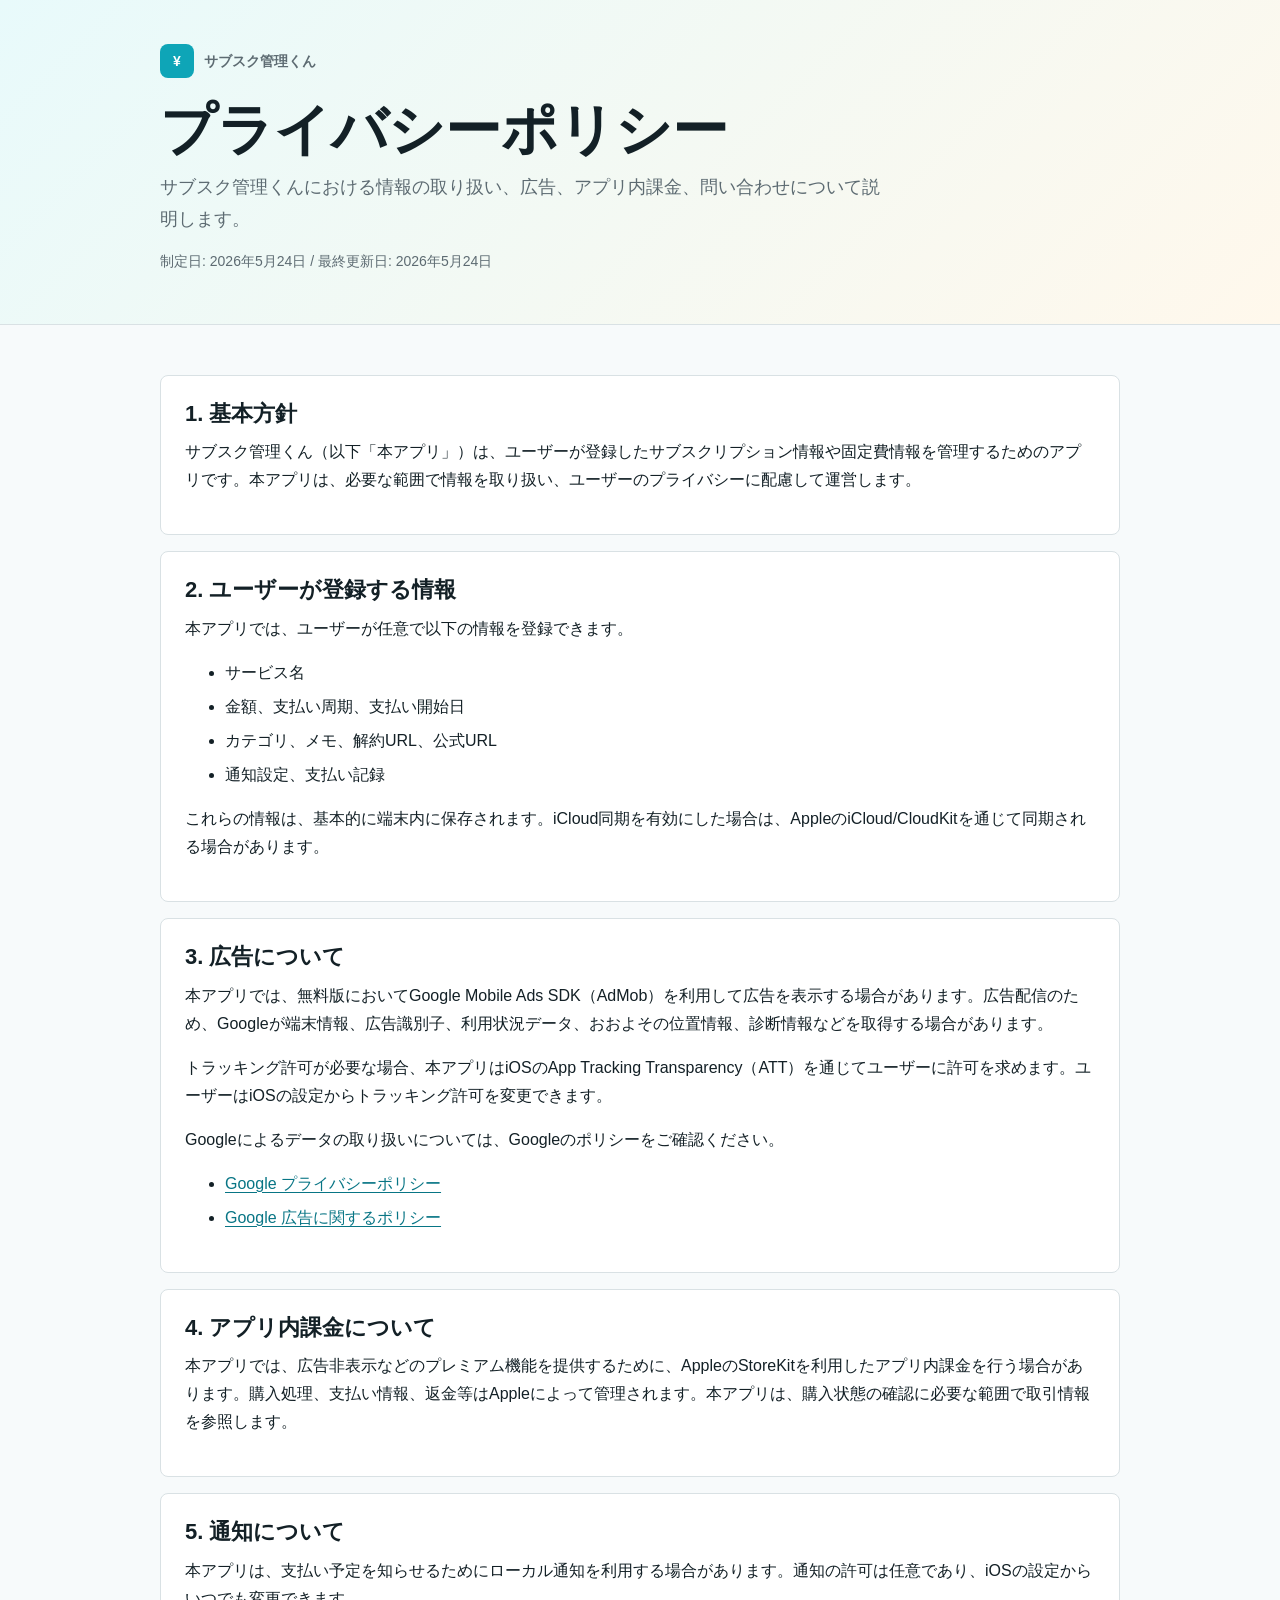
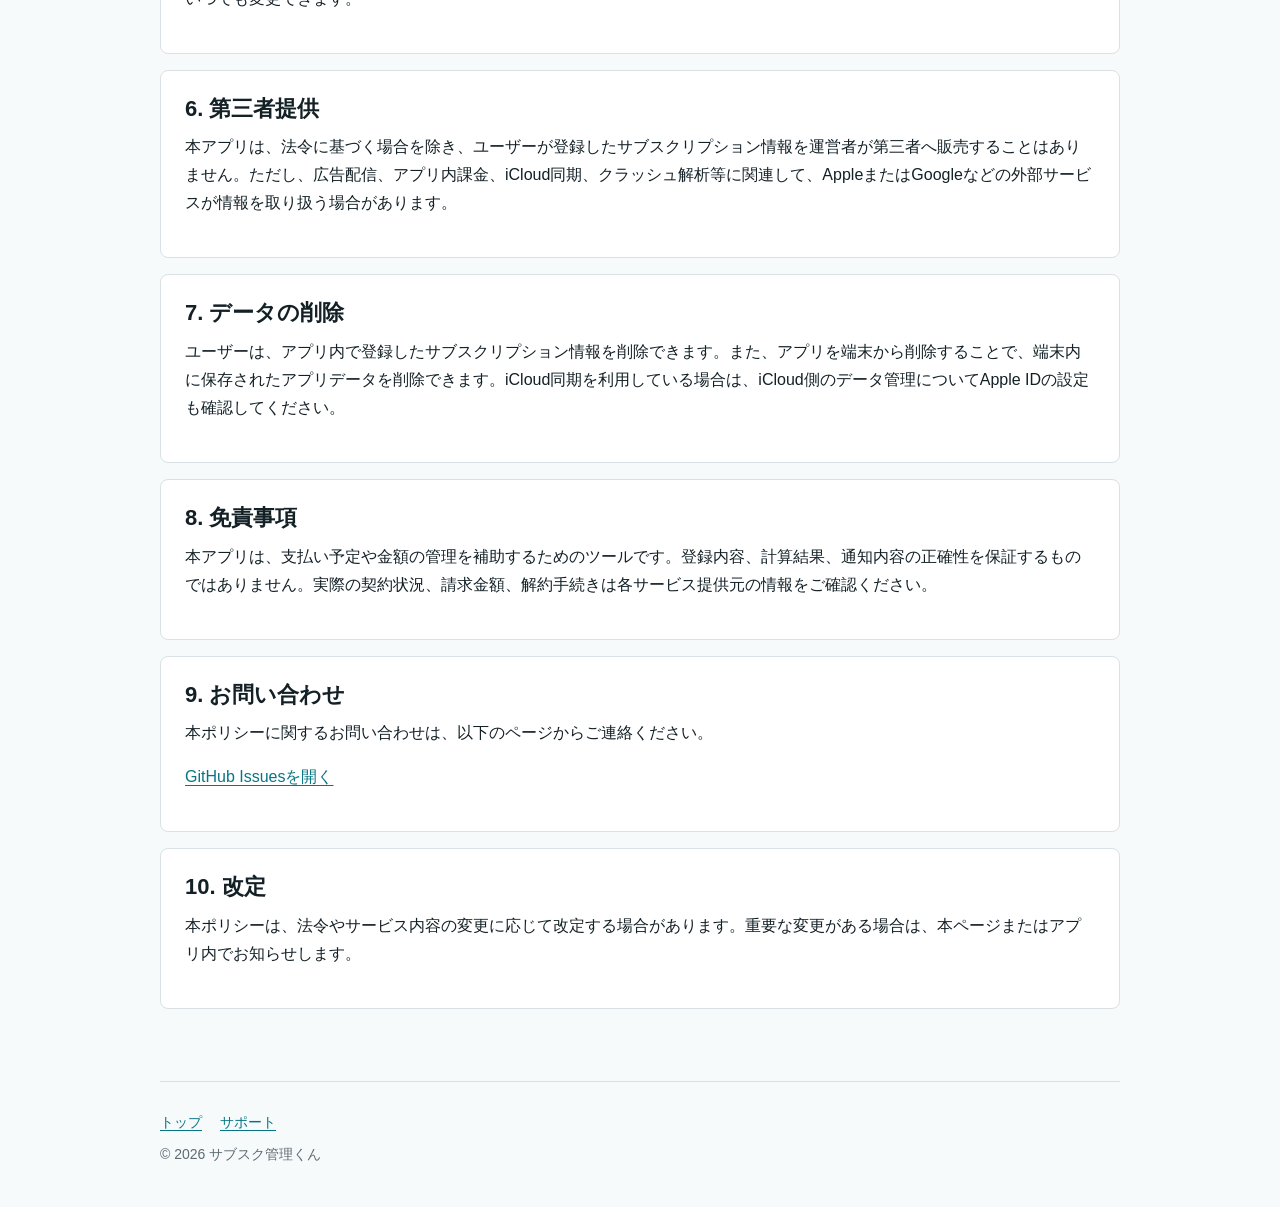
==== docs/privacy.html @ 5a2bcef3 "Add SubKun GitHub Pages policy site" ====
<!doctype html>
<html lang="ja">
<head>
  <meta charset="utf-8">
  <meta name="viewport" content="width=device-width, initial-scale=1">
  <title>プライバシーポリシー | サブスク管理くん</title>
  <meta name="description" content="サブスク管理くんのプライバシーポリシーです。">
  <link rel="stylesheet" href="assets/subkun-site.css">
</head>
<body>
  <header class="site-header">
    <div class="header-inner">
      <div class="brand"><span class="brand-mark">¥</span>サブスク管理くん</div>
      <h1>プライバシーポリシー</h1>
      <p class="lead">サブスク管理くんにおける情報の取り扱い、広告、アプリ内課金、問い合わせについて説明します。</p>
      <p class="meta">制定日: 2026年5月24日 / 最終更新日: 2026年5月24日</p>
    </div>
  </header>

  <main class="content">
    <section class="doc-section">
      <h2>1. 基本方針</h2>
      <p>サブスク管理くん（以下「本アプリ」）は、ユーザーが登録したサブスクリプション情報や固定費情報を管理するためのアプリです。本アプリは、必要な範囲で情報を取り扱い、ユーザーのプライバシーに配慮して運営します。</p>
    </section>

    <section class="doc-section">
      <h2>2. ユーザーが登録する情報</h2>
      <p>本アプリでは、ユーザーが任意で以下の情報を登録できます。</p>
      <ul>
        <li>サービス名</li>
        <li>金額、支払い周期、支払い開始日</li>
        <li>カテゴリ、メモ、解約URL、公式URL</li>
        <li>通知設定、支払い記録</li>
      </ul>
      <p>これらの情報は、基本的に端末内に保存されます。iCloud同期を有効にした場合は、AppleのiCloud/CloudKitを通じて同期される場合があります。</p>
    </section>

    <section class="doc-section">
      <h2>3. 広告について</h2>
      <p>本アプリでは、無料版においてGoogle Mobile Ads SDK（AdMob）を利用して広告を表示する場合があります。広告配信のため、Googleが端末情報、広告識別子、利用状況データ、おおよその位置情報、診断情報などを取得する場合があります。</p>
      <p>トラッキング許可が必要な場合、本アプリはiOSのApp Tracking Transparency（ATT）を通じてユーザーに許可を求めます。ユーザーはiOSの設定からトラッキング許可を変更できます。</p>
      <p>Googleによるデータの取り扱いについては、Googleのポリシーをご確認ください。</p>
      <ul>
        <li><a href="https://policies.google.com/privacy?hl=ja">Google プライバシーポリシー</a></li>
        <li><a href="https://policies.google.com/technologies/ads?hl=ja">Google 広告に関するポリシー</a></li>
      </ul>
    </section>

    <section class="doc-section">
      <h2>4. アプリ内課金について</h2>
      <p>本アプリでは、広告非表示などのプレミアム機能を提供するために、AppleのStoreKitを利用したアプリ内課金を行う場合があります。購入処理、支払い情報、返金等はAppleによって管理されます。本アプリは、購入状態の確認に必要な範囲で取引情報を参照します。</p>
    </section>

    <section class="doc-section">
      <h2>5. 通知について</h2>
      <p>本アプリは、支払い予定を知らせるためにローカル通知を利用する場合があります。通知の許可は任意であり、iOSの設定からいつでも変更できます。</p>
    </section>

    <section class="doc-section">
      <h2>6. 第三者提供</h2>
      <p>本アプリは、法令に基づく場合を除き、ユーザーが登録したサブスクリプション情報を運営者が第三者へ販売することはありません。ただし、広告配信、アプリ内課金、iCloud同期、クラッシュ解析等に関連して、AppleまたはGoogleなどの外部サービスが情報を取り扱う場合があります。</p>
    </section>

    <section class="doc-section">
      <h2>7. データの削除</h2>
      <p>ユーザーは、アプリ内で登録したサブスクリプション情報を削除できます。また、アプリを端末から削除することで、端末内に保存されたアプリデータを削除できます。iCloud同期を利用している場合は、iCloud側のデータ管理についてApple IDの設定も確認してください。</p>
    </section>

    <section class="doc-section">
      <h2>8. 免責事項</h2>
      <p>本アプリは、支払い予定や金額の管理を補助するためのツールです。登録内容、計算結果、通知内容の正確性を保証するものではありません。実際の契約状況、請求金額、解約手続きは各サービス提供元の情報をご確認ください。</p>
    </section>

    <section class="doc-section">
      <h2>9. お問い合わせ</h2>
      <p>本ポリシーに関するお問い合わせは、以下のページからご連絡ください。</p>
      <p><a href="https://github.com/unnnya5-hue/SubscribeManagement/issues">GitHub Issuesを開く</a></p>
    </section>

    <section class="doc-section">
      <h2>10. 改定</h2>
      <p>本ポリシーは、法令やサービス内容の変更に応じて改定する場合があります。重要な変更がある場合は、本ページまたはアプリ内でお知らせします。</p>
    </section>
  </main>

  <footer class="site-footer">
    <div class="footer-links">
      <a href="index.html">トップ</a>
      <a href="support.html">サポート</a>
    </div>
    <div>© 2026 サブスク管理くん</div>
  </footer>
</body>
</html>
---- docs/assets/subkun-site.css ----
:root {
  color-scheme: light;
  --ink: #132026;
  --muted: #5d6b72;
  --line: #d9e1e4;
  --paper: #ffffff;
  --soft: #eef7f8;
  --accent: #0ea5b7;
  --accent-dark: #087585;
  --warm: #fff7e8;
}

* {
  box-sizing: border-box;
}

body {
  margin: 0;
  background: #f7fafb;
  color: var(--ink);
  font-family: -apple-system, BlinkMacSystemFont, "Hiragino Sans", "Noto Sans JP", "Segoe UI", sans-serif;
  line-height: 1.75;
}

a {
  color: var(--accent-dark);
  text-decoration-thickness: 0.08em;
  text-underline-offset: 0.2em;
}

.site-header {
  background: linear-gradient(135deg, #e8fafb 0%, #fff8ec 100%);
  border-bottom: 1px solid var(--line);
}

.header-inner,
.content,
.site-footer {
  width: min(960px, calc(100% - 32px));
  margin: 0 auto;
}

.header-inner {
  padding: 44px 0 36px;
}

.brand {
  display: inline-flex;
  align-items: center;
  gap: 10px;
  color: var(--muted);
  font-size: 14px;
  font-weight: 700;
}

.brand-mark {
  display: grid;
  width: 34px;
  height: 34px;
  place-items: center;
  border-radius: 8px;
  background: var(--accent);
  color: #fff;
}

h1 {
  max-width: 760px;
  margin: 20px 0 10px;
  font-size: clamp(32px, 6vw, 56px);
  line-height: 1.15;
  letter-spacing: 0;
}

.lead {
  max-width: 720px;
  margin: 0;
  color: var(--muted);
  font-size: 18px;
}

.content {
  padding: 34px 0 56px;
}

.card-grid {
  display: grid;
  grid-template-columns: repeat(auto-fit, minmax(240px, 1fr));
  gap: 16px;
}

.card,
.doc-section {
  background: var(--paper);
  border: 1px solid var(--line);
  border-radius: 8px;
}

.card {
  display: block;
  padding: 22px;
  color: inherit;
  text-decoration: none;
}

.card:hover {
  border-color: var(--accent);
}

.card h2,
.doc-section h2 {
  margin: 0 0 10px;
  font-size: 22px;
  line-height: 1.3;
}

.card p {
  margin: 0;
  color: var(--muted);
}

.doc-section {
  margin: 16px 0;
  padding: 24px;
}

.doc-section h3 {
  margin: 20px 0 8px;
  font-size: 17px;
}

.doc-section p,
.doc-section ul,
.doc-section ol {
  margin-top: 0;
}

.doc-section li + li {
  margin-top: 6px;
}

.notice {
  padding: 16px 18px;
  border: 1px solid #f2d49b;
  border-radius: 8px;
  background: var(--warm);
  color: #5f4313;
}

.meta {
  color: var(--muted);
  font-size: 14px;
}

.site-footer {
  padding: 28px 0 40px;
  border-top: 1px solid var(--line);
  color: var(--muted);
  font-size: 14px;
}

.footer-links {
  display: flex;
  flex-wrap: wrap;
  gap: 12px 18px;
  margin-bottom: 8px;
}

@media (max-width: 640px) {
  .header-inner {
    padding: 32px 0 28px;
  }

  .content {
    padding-top: 24px;
  }

  .doc-section {
    padding: 20px;
  }
}
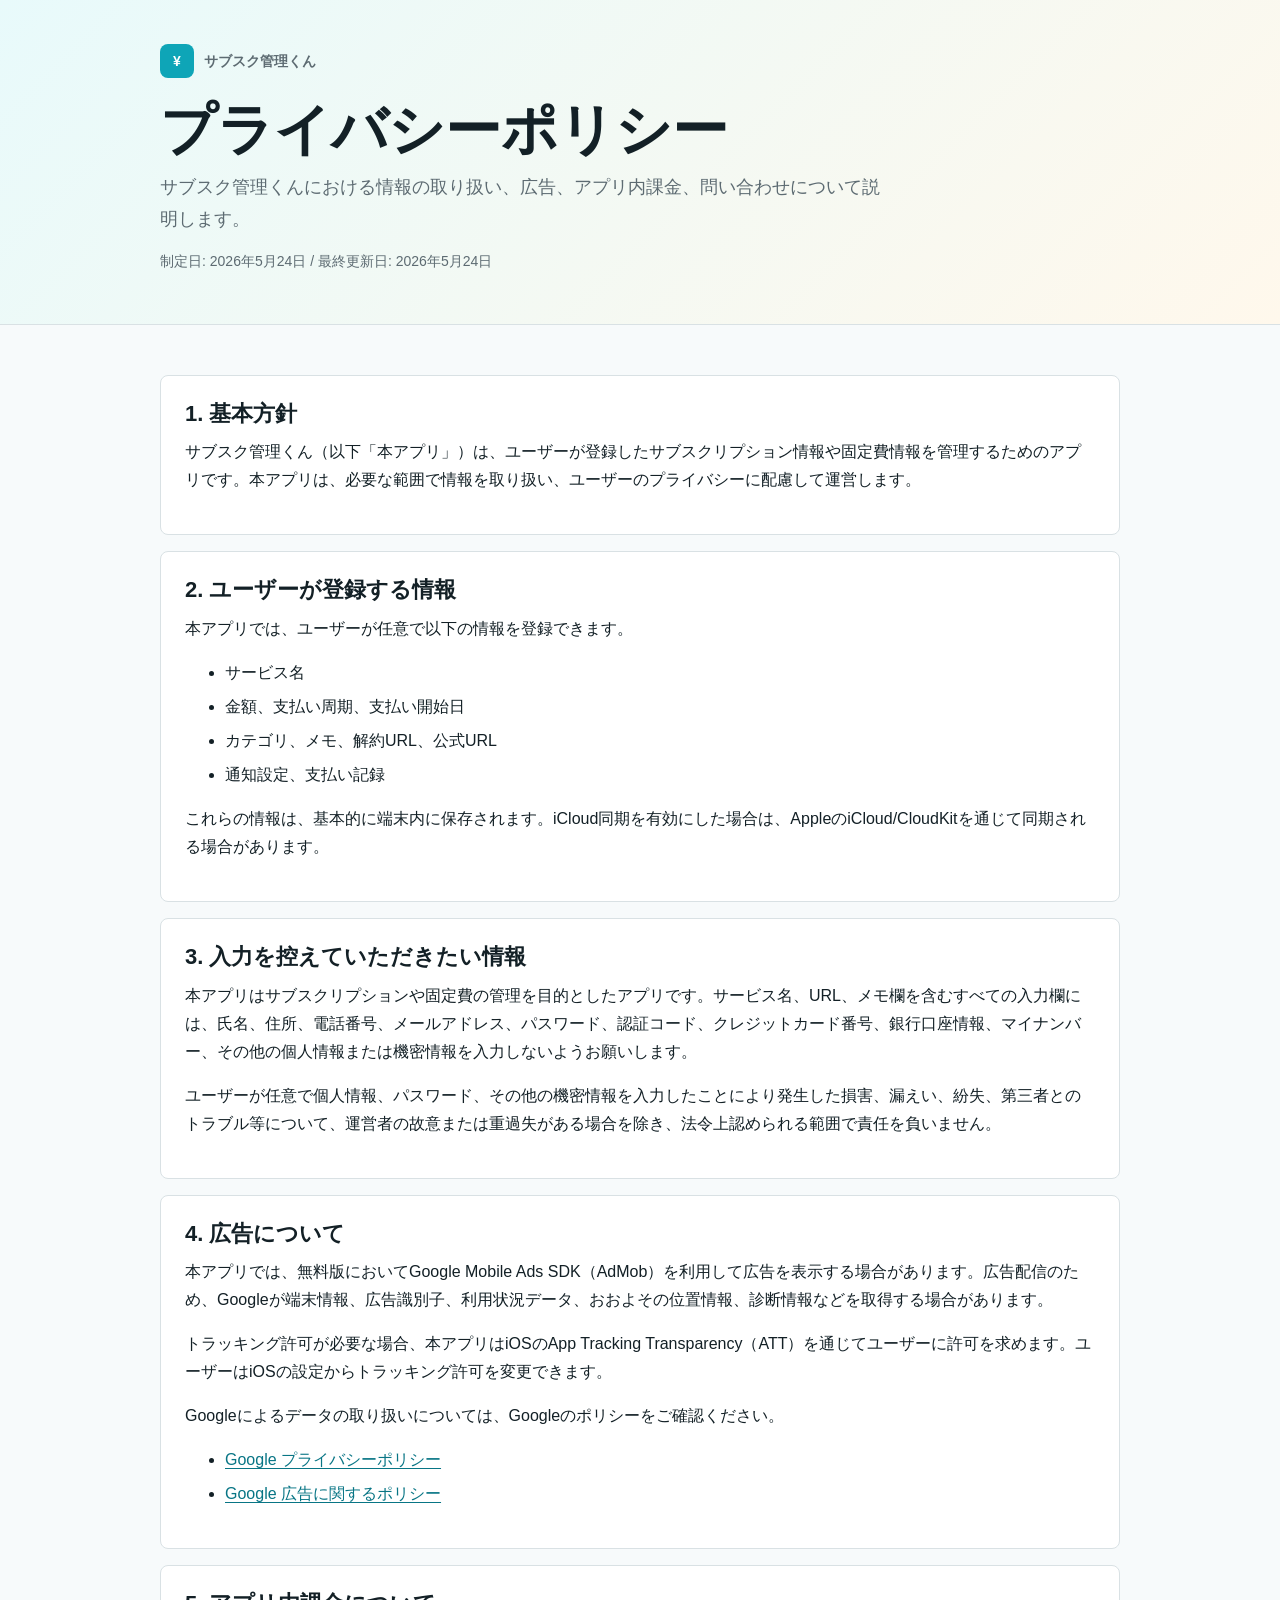
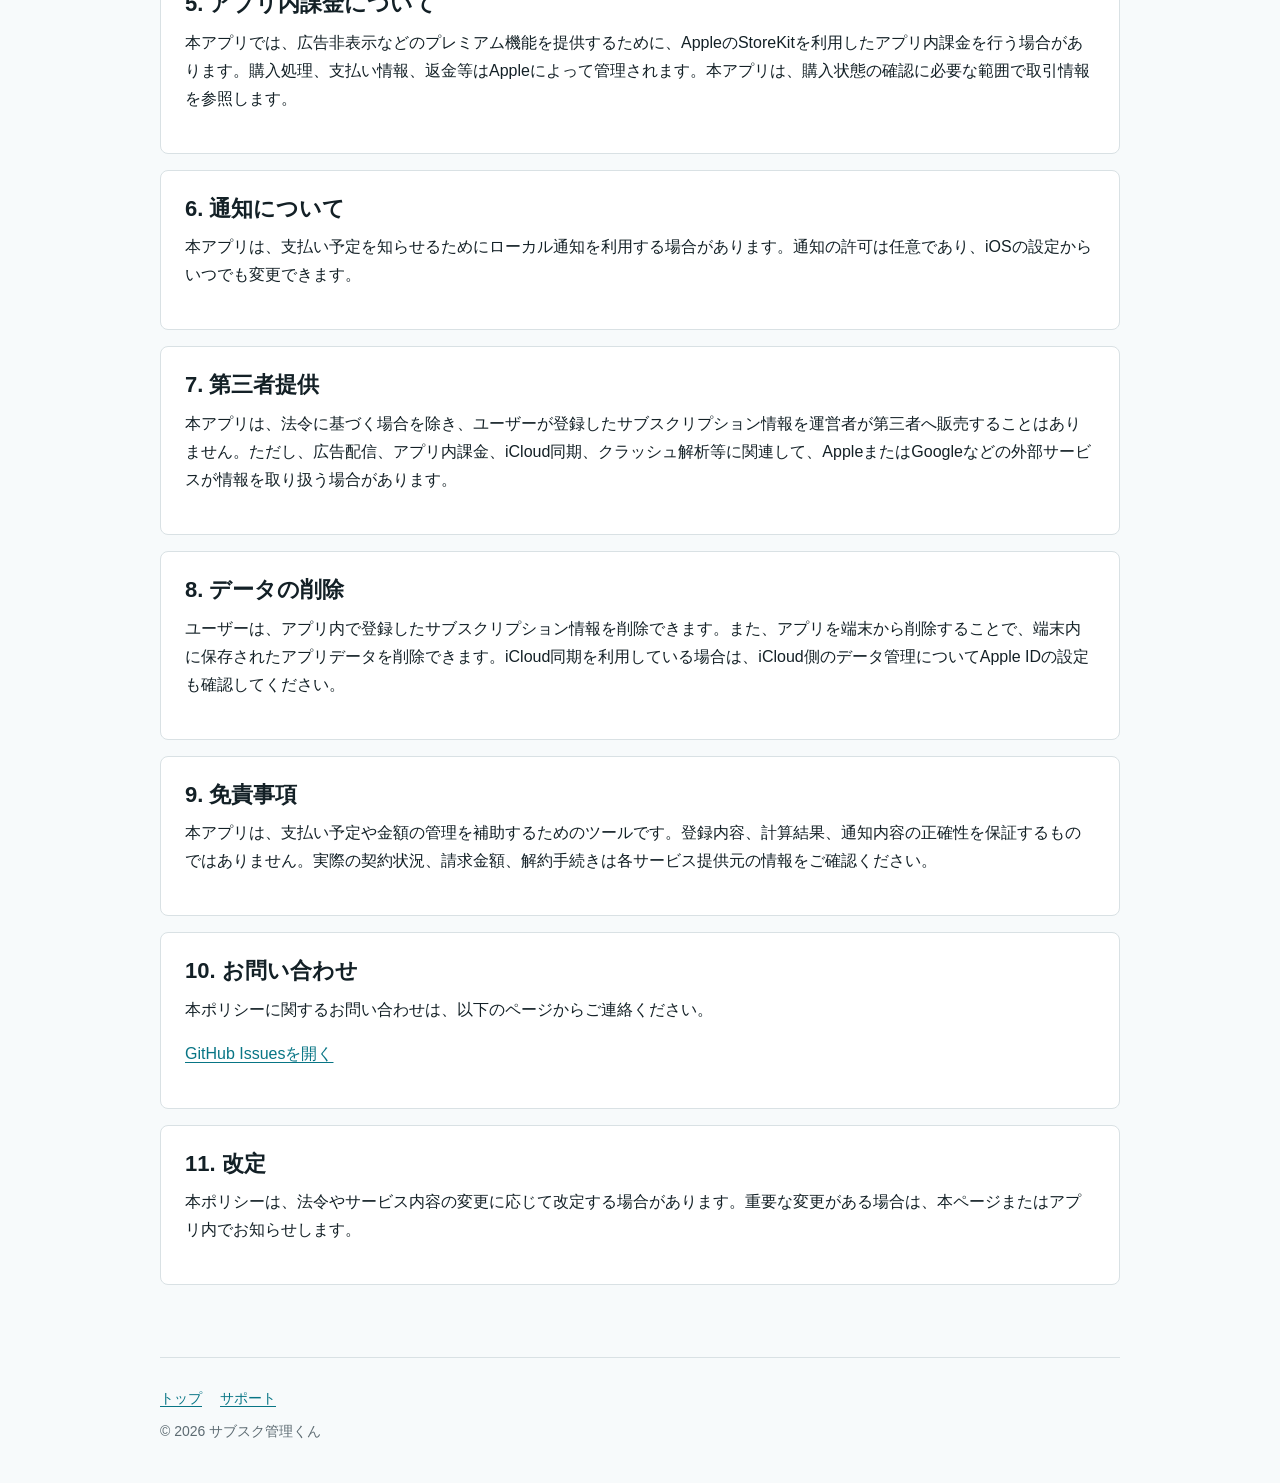
==== commit 3bb1f982: "Update privacy policy for sensitive inputs" ====
--- a/docs/privacy.html
+++ b/docs/privacy.html
@@ -36,7 +36,13 @@
     </section>
 
     <section class="doc-section">
-      <h2>3. 広告について</h2>
+      <h2>3. 入力を控えていただきたい情報</h2>
+      <p>本アプリはサブスクリプションや固定費の管理を目的としたアプリです。サービス名、URL、メモ欄を含むすべての入力欄には、氏名、住所、電話番号、メールアドレス、パスワード、認証コード、クレジットカード番号、銀行口座情報、マイナンバー、その他の個人情報または機密情報を入力しないようお願いします。</p>
+      <p>ユーザーが任意で個人情報、パスワード、その他の機密情報を入力したことにより発生した損害、漏えい、紛失、第三者とのトラブル等について、運営者の故意または重過失がある場合を除き、法令上認められる範囲で責任を負いません。</p>
+    </section>
+
+    <section class="doc-section">
+      <h2>4. 広告について</h2>
       <p>本アプリでは、無料版においてGoogle Mobile Ads SDK（AdMob）を利用して広告を表示する場合があります。広告配信のため、Googleが端末情報、広告識別子、利用状況データ、おおよその位置情報、診断情報などを取得する場合があります。</p>
       <p>トラッキング許可が必要な場合、本アプリはiOSのApp Tracking Transparency（ATT）を通じてユーザーに許可を求めます。ユーザーはiOSの設定からトラッキング許可を変更できます。</p>
       <p>Googleによるデータの取り扱いについては、Googleのポリシーをご確認ください。</p>
@@ -47,38 +53,38 @@
     </section>
 
     <section class="doc-section">
-      <h2>4. アプリ内課金について</h2>
+      <h2>5. アプリ内課金について</h2>
       <p>本アプリでは、広告非表示などのプレミアム機能を提供するために、AppleのStoreKitを利用したアプリ内課金を行う場合があります。購入処理、支払い情報、返金等はAppleによって管理されます。本アプリは、購入状態の確認に必要な範囲で取引情報を参照します。</p>
     </section>
 
     <section class="doc-section">
-      <h2>5. 通知について</h2>
+      <h2>6. 通知について</h2>
       <p>本アプリは、支払い予定を知らせるためにローカル通知を利用する場合があります。通知の許可は任意であり、iOSの設定からいつでも変更できます。</p>
     </section>
 
     <section class="doc-section">
-      <h2>6. 第三者提供</h2>
+      <h2>7. 第三者提供</h2>
       <p>本アプリは、法令に基づく場合を除き、ユーザーが登録したサブスクリプション情報を運営者が第三者へ販売することはありません。ただし、広告配信、アプリ内課金、iCloud同期、クラッシュ解析等に関連して、AppleまたはGoogleなどの外部サービスが情報を取り扱う場合があります。</p>
     </section>
 
     <section class="doc-section">
-      <h2>7. データの削除</h2>
+      <h2>8. データの削除</h2>
       <p>ユーザーは、アプリ内で登録したサブスクリプション情報を削除できます。また、アプリを端末から削除することで、端末内に保存されたアプリデータを削除できます。iCloud同期を利用している場合は、iCloud側のデータ管理についてApple IDの設定も確認してください。</p>
     </section>
 
     <section class="doc-section">
-      <h2>8. 免責事項</h2>
+      <h2>9. 免責事項</h2>
       <p>本アプリは、支払い予定や金額の管理を補助するためのツールです。登録内容、計算結果、通知内容の正確性を保証するものではありません。実際の契約状況、請求金額、解約手続きは各サービス提供元の情報をご確認ください。</p>
     </section>
 
     <section class="doc-section">
-      <h2>9. お問い合わせ</h2>
+      <h2>10. お問い合わせ</h2>
       <p>本ポリシーに関するお問い合わせは、以下のページからご連絡ください。</p>
       <p><a href="https://github.com/unnnya5-hue/SubscribeManagement/issues">GitHub Issuesを開く</a></p>
     </section>
 
     <section class="doc-section">
-      <h2>10. 改定</h2>
+      <h2>11. 改定</h2>
       <p>本ポリシーは、法令やサービス内容の変更に応じて改定する場合があります。重要な変更がある場合は、本ページまたはアプリ内でお知らせします。</p>
     </section>
   </main>
